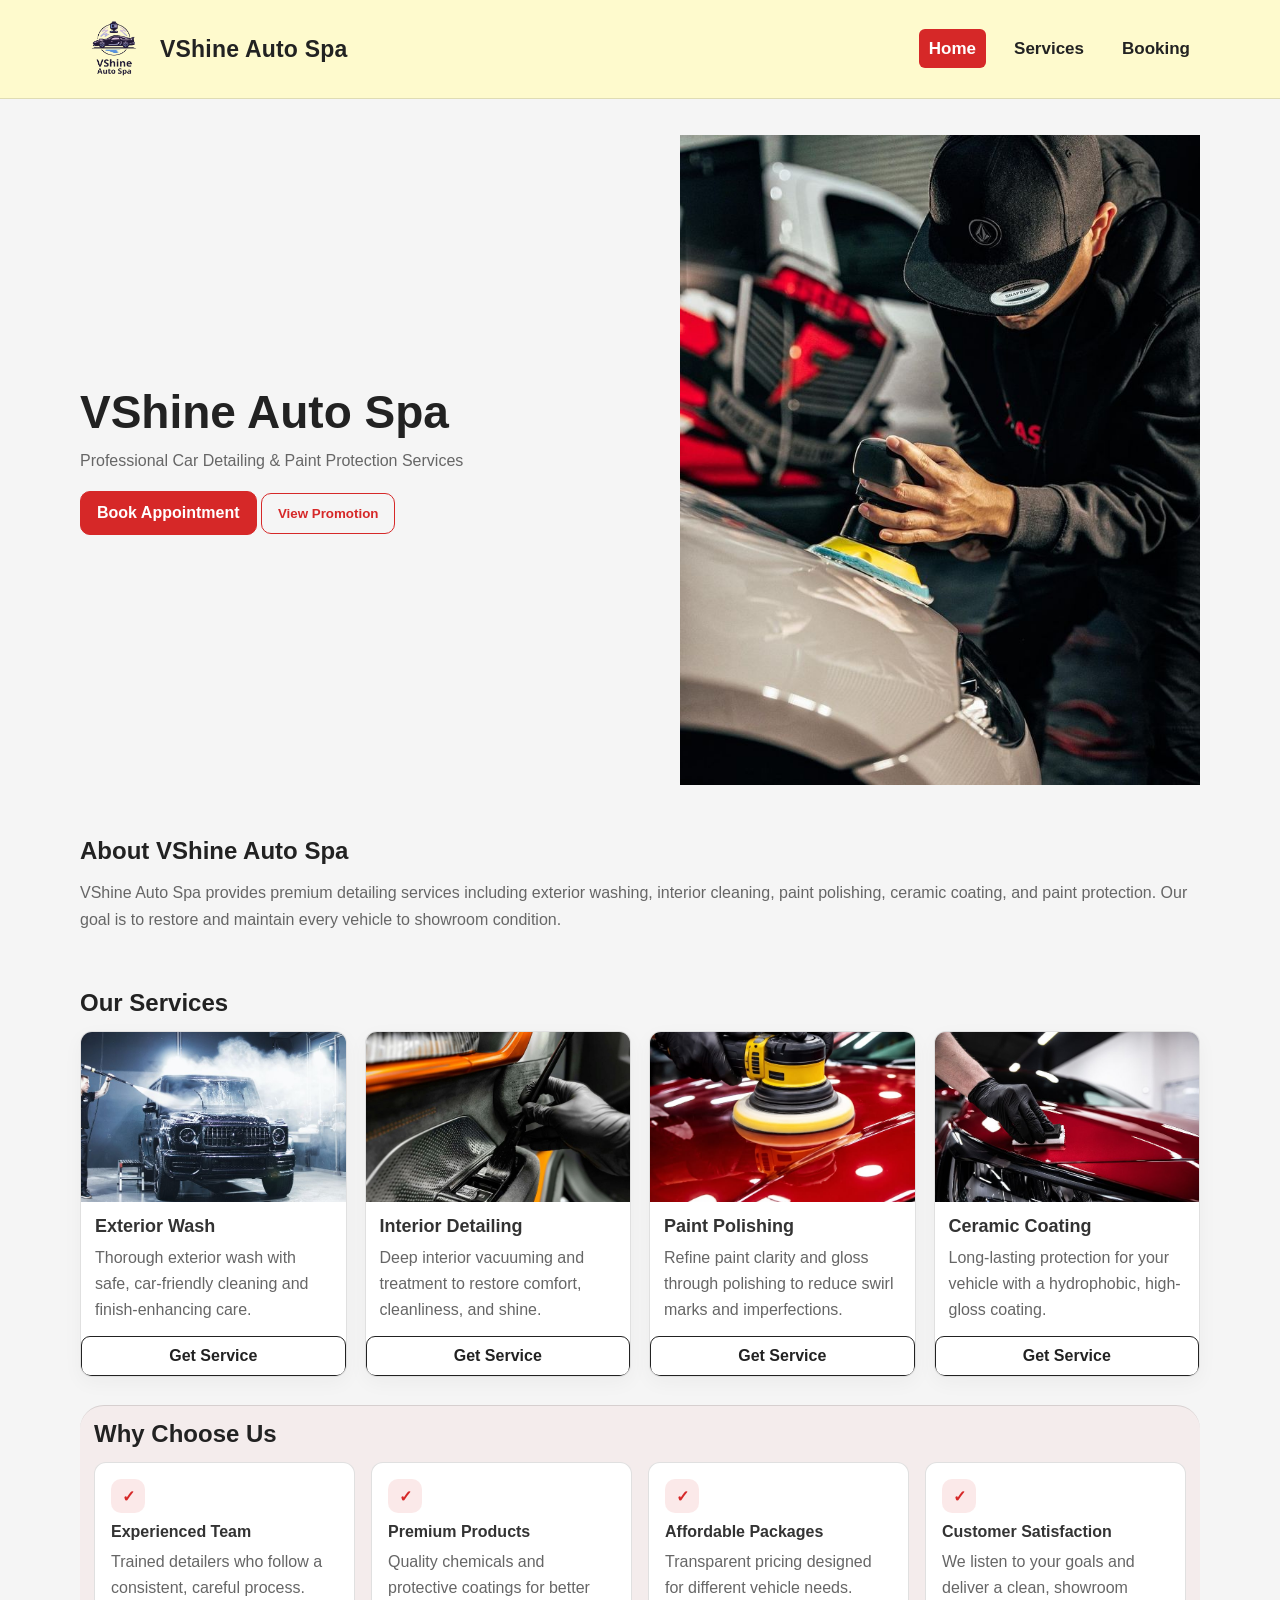
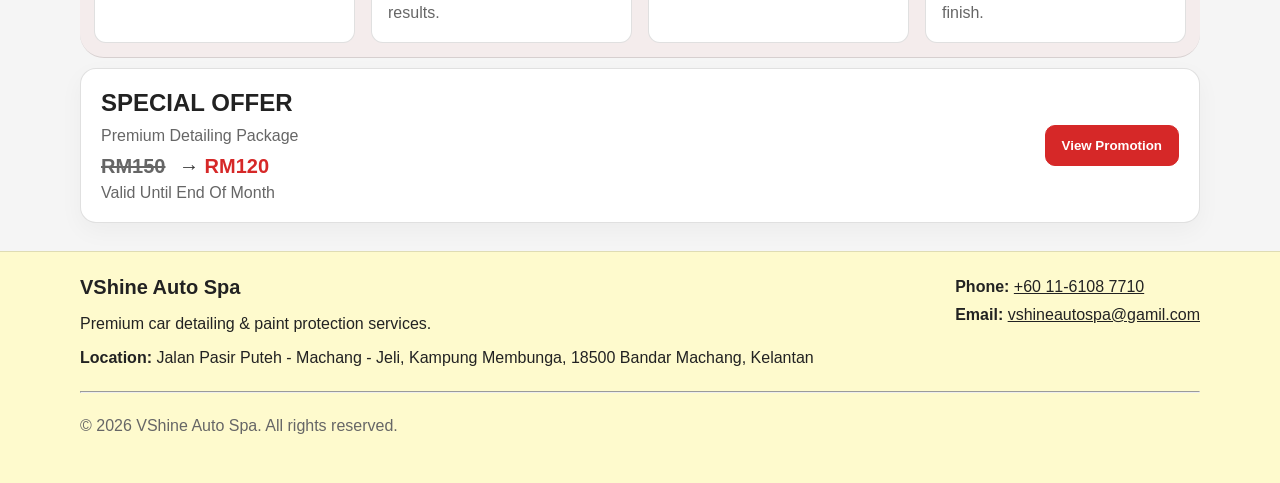
==== index.html @ 5405bc72 "Add files via upload" ====
<!doctype html>
<html lang="en">
  <head>
    <meta charset="utf-8" />
    <meta name="viewport" content="width=device-width, initial-scale=1" />
    <title>VShine Auto Spa</title>
    <link rel="stylesheet" href="css/style.css" />
  </head>
  <body>
    <a class="skip-link" href="#main">Skip to content</a>

    <header class="site-header">
      <div class="container header-inner">
        <a class="logo" href="index.html" aria-label="VShine Auto Spa Home">
          <img
            src="images/logo.png"
            alt="VShine Auto Spa logo"
            width="44"
            height="44"
          />
          <span class="logo-text">VShine Auto Spa</span>
        </a>

        <nav class="nav" aria-label="Main navigation">
          <ul class="nav-list">
            <li><a class="nav-link active" href="index.html">Home</a></li>
            <li><a class="nav-link" href="services.html">Services</a></li>
            <li><a class="nav-link" href="booking.html">Booking</a></li>
          </ul>
        </nav>
      </div>
    </header>

    <main id="main">
      <section class="hero" aria-label="VShine Auto Spa hero section">
        <div class="container hero-inner">
          <div class="hero-copy">
            <h1>VShine Auto Spa</h1>
            <p class="hero-subtitle">
              Professional Car Detailing &amp; Paint Protection Services
            </p>
            <div class="hero-actions">
              <a class="btn btn-primary" href="booking.html"
                >Book Appointment</a
              >
              <button id="promoBtn" class="btn btn-outline" type="button">
                View Promotion
              </button>
            </div>
          </div>
          <div class="hero-media" aria-hidden="true">
            <img src="images/hero-car.jpg" alt="" />
          </div>
        </div>
      </section>

      <section
        class="container section about"
        aria-label="About VShine Auto Spa"
      >
        <h2 class="section-title">About VShine Auto Spa</h2>
        <p class="section-lead">
          VShine Auto Spa provides premium detailing services including exterior
          washing, interior cleaning, paint polishing, ceramic coating, and
          paint protection. Our goal is to restore and maintain every vehicle to
          showroom condition.
        </p>
      </section>

      <section class="container section services" aria-label="Our Services">
        <h2 class="section-title">Our Services</h2>
        <div class="card-grid" role="list">
          <article class="card" role="listitem">
            <img src="images/service1.jpg" alt="Exterior Wash service" />
            <h3>Exterior Wash</h3>
            <p>
              Thorough exterior wash with safe, car-friendly cleaning and
              finish-enhancing care.
            </p>
            <a class="btn btn-small btn-secondary" href="booking.html"
              >Get Service</a
            >
          </article>

          <article class="card" role="listitem">
            <img src="images/service2.jpg" alt="Interior Detailing service" />
            <h3>Interior Detailing</h3>
            <p>
              Deep interior vacuuming and treatment to restore comfort,
              cleanliness, and shine.
            </p>
            <a class="btn btn-small btn-secondary" href="booking.html"
              >Get Service</a
            >
          </article>

          <article class="card" role="listitem">
            <img src="images/service3.jpg" alt="Paint Polishing service" />
            <h3>Paint Polishing</h3>
            <p>
              Refine paint clarity and gloss through polishing to reduce swirl
              marks and imperfections.
            </p>
            <a class="btn btn-small btn-secondary" href="booking.html"
              >Get Service</a
            >
          </article>

          <article class="card" role="listitem">
            <img src="images/service4.jpg" alt="Ceramic Coating service" />
            <h3>Ceramic Coating</h3>
            <p>
              Long-lasting protection for your vehicle with a hydrophobic,
              high-gloss coating.
            </p>
            <a class="btn btn-small btn-secondary" href="booking.html"
              >Get Service</a
            >
          </article>
        </div>
      </section>

      <section class="container section features" aria-label="Why choose us">
        <h2 class="section-title">Why Choose Us</h2>
        <div class="feature-grid">
          <div class="feature-box">
            <div class="check">✓</div>
            <h3>Experienced Team</h3>
            <p>Trained detailers who follow a consistent, careful process.</p>
          </div>
          <div class="feature-box">
            <div class="check">✓</div>
            <h3>Premium Products</h3>
            <p>Quality chemicals and protective coatings for better results.</p>
          </div>
          <div class="feature-box">
            <div class="check">✓</div>
            <h3>Affordable Packages</h3>
            <p>Transparent pricing designed for different vehicle needs.</p>
          </div>
          <div class="feature-box">
            <div class="check">✓</div>
            <h3>Customer Satisfaction</h3>
            <p>We listen to your goals and deliver a clean, showroom finish.</p>
          </div>
        </div>
      </section>

      <section class="container section promo" aria-label="Special Promotion">
        <div class="promo-banner">
          <div>
            <h2 class="section-title promo-title">SPECIAL OFFER</h2>
            <p class="promo-sub">Premium Detailing Package</p>
            <p class="promo-price">
              <span class="old-price">RM150</span> &rarr;
              <span class="new-price">RM120</span>
            </p>
            <p class="promo-valid">Valid Until End Of Month</p>
          </div>
          <div class="promo-actions">
            <button id="promoBtn2" class="btn btn-primary" type="button">
              View Promotion
            </button>
          </div>
        </div>
      </section>
    </main>

    <!-- Promotion Modal -->
    <div
      id="promoModal"
      class="modal"
      aria-hidden="true"
      role="dialog"
      aria-modal="true"
      aria-labelledby="promoModalTitle"
    >
      <div class="modal-content">
        <button
          class="modal-close"
          id="promoClose"
          type="button"
          aria-label="Close promotion"
        >
          &times;
        </button>
        <h2 id="promoModalTitle">SPECIAL OFFER</h2>
        <h3>Premium Detailing Package</h3>
        <p class="modal-price">
          <span class="old-price">RM150</span> &rarr;
          <span class="new-price">RM120</span>
        </p>
        <p class="modal-valid">Valid Until End Of Month</p>
        <a class="btn btn-primary" href="booking.html">Book With Discount</a>
      </div>
    </div>

    <footer class="site-footer">
      <div class="container footer-inner">
        <div>
          <p class="footer-brand">VShine Auto Spa</p>
          <p>Premium car detailing &amp; paint protection services.</p>
          <p>
            <strong>Location:</strong>
            Jalan Pasir Puteh - Machang - Jeli, Kampung Membunga, 18500 Bandar
            Machang, Kelantan
          </p>
        </div>
        <div class="footer-contact">
          <p>
            <strong>Phone:</strong>
            <a href="tel:+601161087710">+60 11-6108 7710</a>
          </p>
          <p>
            <strong>Email:</strong>
            <a href="mailto:vshineautospa@gamil.com">vshineautospa@gamil.com</a>
          </p>
        </div>
      </div>
      <div class="container">
        <hr>
        <div class="footer-copy">
          &copy; <span id="year"></span> VShine Auto Spa. All rights reserved.
        </div>
      </div>
      </div>
    </footer>

    <!-- jQuery (required) -->
    <script src="https://code.jquery.com/jquery-3.7.1.min.js"></script>
    <!-- jQuery features -->
    <script src="js/jquery-script.js"></script>
    <!-- Vanilla JS -->
    <script src="js/script.js"></script>
  </body>
</html>
---- css/style.css ----
/* VShine Auto Spa - ICT600 Web Tech Assignment Styles */

:root {
  --primary: #d62828;
  --secondary: #222222;
  --bg: #f5f5f5;
  --text: #333333;

  --muted: #666666;
  --border: rgba(0, 0, 0, 0.12);
  --shadow: 0 10px 25px rgba(0, 0, 0, 0.08);
}

* {
  box-sizing: border-box;
}

html,
body {
  margin: 0;
  padding: 0;
  font-family: Arial, Helvetica, sans-serif;
  background: var(--bg);
  color: var(--text);
}

img {
  max-width: 100%;
  height: auto;
  display: block;
}

a {
  color: inherit;
}

.container {
  width: min(1120px, 92%);
  margin: 0 auto;
}

.skip-link {
  position: absolute;
  left: -999px;
  top: 10px;
  background: #fff;
  padding: 10px 14px;
  border: 1px solid var(--border);
  z-index: 9999;
}

.skip-link:focus {
  left: 10px;
}

.site-header {
  background: #fefacd;
  border-bottom: 1px solid var(--border);
  position: sticky;
  top: 0;
  z-index: 100;
}

.header-inner {
  display: flex;
  align-items: center;
  justify-content: space-between;
  padding: 14px 0;
}

.logo {
  display: inline-flex;
  align-items: center;
  gap: 10px;
  text-decoration: none;
}

.logo-text {
  font-weight: 700;
  letter-spacing: 0.2px;
  font-size: 23px;
  color: var(--secondary);
}

.logo img {
  width: 70px;
  height: 70px;
}

.nav-list {
  list-style: none;
  margin: 0;
  padding: 0;
  display: flex;
  align-items: center;
  gap: 18px;
}

.nav-link {
  text-decoration: none;
  padding: 10px 10px;
  font-size: 17px;
  border-radius: 6px;
  color: var(--secondary);
  font-weight: 600;
  transition:
    background-color 160ms ease,
    color 160ms ease;
}

.nav-link:hover {
  background: rgba(214, 40, 40, 0.08);
  color: var(--primary);
}

.nav-link.active {
  color: #fff;
  background: var(--primary);
}

.hero {
  padding: 36px 0 24px;
}

.hero-inner {
  display: flex;
  gap: 22px;
  align-items: center;
  justify-content: space-between;
}

.hero-copy {
  flex: 1;
}

.hero h1 {
  margin: 0;
  font-size: clamp(30px, 4vw, 46px);
  color: var(--secondary);
}

.hero-subtitle {
  margin: 10px 0 18px;
  font-size: 16px;
  color: var(--muted);
  line-height: 1.5;
}

.hero-media {
  flex: 1;
  max-width: 520px;
}

.section {
  padding: 28px 0;
}

.section-title {
  margin: 0 0 14px;
  font-size: 24px;
  color: var(--secondary);
}

.section-lead {
  margin: 0;
  line-height: 1.7;
  color: var(--muted);
}

.card-grid {
  display: grid;
  grid-template-columns: repeat(4, 1fr);
  gap: 18px;
}

.card {
  border: 1px solid var(--border);
  border-radius: 12px;
  overflow: hidden;
  background: #fff;
  box-shadow: 0 6px 20px rgba(0, 0, 0, 0.04);
  transition:
    transform 180ms ease,
    box-shadow 180ms ease;
  display: flex;
  flex-direction: column;
}

.card:hover {
  transform: translateY(-4px);
  box-shadow: var(--shadow);
}

.card img {
  width: 100%;
  height: 170px;
  object-fit: cover;
}

.card h3 {
  margin: 14px 14px 8px;
  font-size: 18px;
}

.card p {
  margin: 0 14px 14px;
  color: var(--muted);
  line-height: 1.6;
  flex: 1;
}

.btn {
  display: inline-flex;
  align-items: center;
  justify-content: center;
  gap: 8px;
  padding: 12px 16px;
  border-radius: 10px;
  text-decoration: none;
  border: 1px solid transparent;
  font-weight: 700;
  cursor: pointer;
  transition:
    transform 150ms ease,
    background-color 150ms ease,
    border-color 150ms ease;
  user-select: none;
}

.btn:active {
  transform: translateY(1px);
}

.btn-primary {
  background: var(--primary);
  color: #fff;
  border-color: var(--primary);
}

.btn-primary:hover {
  background: #bf1f1f;
}

.btn-outline {
  background: transparent;
  border-color: var(--primary);
  color: var(--primary);
}

.btn-outline:hover {
  background: rgba(214, 40, 40, 0.08);
}

.btn-secondary {
  background: #fff;
  border-color: var(--secondary);
  color: var(--secondary);
}

.btn-secondary:hover {
  background: rgba(34, 34, 34, 0.06);
}

.btn-small {
  padding: 10px 12px;
  border-radius: 9px;
  font-weight: 700;
}

.features {
  background: rgba(214, 40, 40, 0.04);
  border-top: 1px solid var(--border);
  border-bottom: 1px solid var(--border);
  border-radius: 24px;
  padding: 14px;
}

.feature-grid {
  display: grid;
  grid-template-columns: repeat(4, 1fr);
  gap: 16px;
}

.feature-box {
  border: 1px solid var(--border);
  border-radius: 12px;
  background: #fff;
  padding: 16px;
  transition: transform 180ms ease;
}

.feature-box:hover {
  transform: translateY(-3px);
}

.check {
  width: 34px;
  height: 34px;
  border-radius: 10px;
  background: rgba(214, 40, 40, 0.1);
  color: var(--primary);
  display: grid;
  place-items: center;
  font-weight: 800;
  margin-bottom: 10px;
}

.feature-box h3 {
  margin: 0 0 8px;
  font-size: 16px;
}

.feature-box p {
  margin: 0;
  color: var(--muted);
  line-height: 1.6;
}

.promo {
  padding-top: 10px;
}

.promo-banner {
  display: flex;
  align-items: center;
  justify-content: space-between;
  gap: 20px;
  border: 1px solid var(--border);
  background: #fff;
  border-radius: 16px;
  padding: 20px;
  box-shadow: 0 8px 25px rgba(0, 0, 0, 0.04);
}

.promo-title {
  margin-bottom: 10px;
}

.promo-sub {
  margin: 0;
  color: var(--muted);
}

.promo-price {
  margin: 10px 0 6px;
  font-weight: 800;
  font-size: 20px;
}

.old-price {
  text-decoration: line-through;
  color: var(--muted);
  margin-right: 8px;
}

.new-price {
  color: var(--primary);
}

.promo-valid {
  margin: 0;
  color: var(--muted);
}

.promo-actions {
  display: flex;
  align-items: center;
}

.site-footer {
  border-top: 1px solid var(--border);
  padding: 24px 0;
  background: #fefacd;
  color: #ffffff;
}

.footer-inner {
  display: flex;
  flex-wrap: wrap;
  align-items: flex-start;
  justify-content: space-between;
  gap: 18px;
}

.footer-brand {
  font-size: 20px;
  margin: 0;
  font-weight: 800;
  color: var(--secondary);
}

.footer-copy {
  margin-top: 10px;
  margin-bottom: 10px;
  color: var(--muted);
  padding: 14px 0;
}

.footer-contact p {
  margin: 0 0 6px;
  color: var(--secondary);
  padding: 2px 0;
}

.site-footer p {
  color: var(--secondary);
}

/* Modal */
.modal {
  position: fixed;
  inset: 0;
  background: rgba(0, 0, 0, 0.55);
  display: none; /* jQuery fadeIn will show */
  z-index: 1000;
  padding: 24px;
}

.modal-content {
  width: min(520px, 100%);
  margin: 10vh auto 0;
  background: #fff;
  border-radius: 16px;
  border: 1px solid var(--border);
  box-shadow: var(--shadow);
  padding: 18px;
  position: relative;
}

.modal-close {
  position: absolute;
  top: 10px;
  right: 12px;
  width: 36px;
  height: 36px;
  border-radius: 10px;
  border: 1px solid var(--border);
  background: #fff;
  font-size: 22px;
  cursor: pointer;
}

.modal-close:hover {
  border-color: rgba(214, 40, 40, 0.35);
}

.modal h2 {
  margin: 14px 0 6px;
}

.modal-price {
  margin: 0 0 6px;
  font-weight: 800;
}

/* Services page */
.packages-grid {
  display: grid;
  grid-template-columns: repeat(3, 1fr);
  gap: 16px;
}

.package-card {
  border: 1px solid var(--border);
  border-radius: 14px;
  padding: 16px;
  background: #fff;
  box-shadow: 0 6px 20px rgba(0, 0, 0, 0.04);
}

.package-card h3 {
  margin: 0 0 8px;
  font-size: 18px;
}

.package-price {
  font-weight: 900;
  color: var(--secondary);
  font-size: 20px;
  margin-bottom: 10px;
}

.package-card ul {
  padding-left: 18px;
  margin: 0;
  color: var(--muted);
}

/* Calculator */
.calc-wrap {
  border: 1px solid var(--border);
  border-radius: 14px;
  padding: 16px;
  background: #fff;
  margin-top: 18px;
}

.calc-grid {
  display: grid;
  grid-template-columns: repeat(2, 1fr);
  gap: 14px;
}

.field {
  display: flex;
  flex-direction: column;
  gap: 8px;
}

.label {
  font-weight: 700;
  color: var(--secondary);
}

select,
input[type="text"],
input[type="email"],
input[type="tel"],
textarea {
  width: 100%;
  padding: 12px 12px;
  border-radius: 10px;
  border: 1px solid var(--border);
  outline: none;
  font-size: 14px;
}

select:focus,
input:focus,
textarea:focus {
  border-color: rgba(214, 40, 40, 0.45);
  box-shadow: 0 0 0 4px rgba(214, 40, 40, 0.12);
}

.checkbox-row {
  display: grid;
  grid-template-columns: repeat(2, 1fr);
  gap: 10px;
}

.calc-actions {
  display: flex;
  align-items: center;
  gap: 12px;
  margin-top: 14px;
}

.calc-output {
  font-weight: 900;
  color: var(--secondary);
}

/* Gallery */
.gallery-grid {
  display: grid;
  grid-template-columns: repeat(3, 1fr);
  gap: 14px;
}

.gallery-item {
  border-radius: 14px;
  overflow: hidden;
  border: 1px solid var(--border);
}

.gallery-item img {
  width: 100%;
  height: 170px;
  object-fit: cover;
}

/* Booking */
.form-grid {
  display: grid;
  grid-template-columns: repeat(2, 1fr);
  gap: 14px;
}

.full {
  grid-column: 1 / -1;
}

.inline-error {
  color: var(--primary);
  font-size: 13px;
  display: none;
}

.inline-error.show {
  display: block;
}

.text-muted {
  color: var(--muted);
}

.char-counter {
  margin-top: 6px;
  color: var(--muted);
  font-size: 13px;
}

.faq-wrap {
  margin-top: 22px;
  border: 1px solid var(--border);
  border-radius: 14px;
  background: #fff;
  overflow: hidden;
}

.faq-item {
  border-top: 1px solid var(--border);
}

.faq-item:first-child {
  border-top: none;
}

.faq-q {
  width: 100%;
  text-align: left;
  padding: 14px 16px;
  border: none;
  background: transparent;
  cursor: pointer;
  font-weight: 800;
  color: var(--secondary);
}

.faq-a {
  padding: 0 16px 16px;
  display: none;
  color: var(--muted);
  line-height: 1.7;
}

.faq-q:hover {
  background: rgba(214, 40, 40, 0.06);
}

/* Responsive */
@media (max-width: 1024px) {
  .card-grid {
    grid-template-columns: repeat(2, 1fr);
  }
  .feature-grid {
    grid-template-columns: repeat(2, 1fr);
  }
  .hero-inner {
    flex-direction: column;
  }
  .hero-media {
    max-width: 100%;
  }
  .promo-banner {
    flex-direction: column;
    align-items: flex-start;
  }
  .footer-inner {
    flex-direction: column;
  }
}

@media (max-width: 768px) {
  .nav-list {
    gap: 10px;
  }
  .nav-link {
    padding: 8px 6px;
  }

  .card-grid {
    grid-template-columns: 1fr;
  }

  .feature-grid {
    grid-template-columns: 1fr;
  }

  .calc-grid,
  .form-grid {
    grid-template-columns: 1fr;
  }

  .checkbox-row {
    grid-template-columns: 1fr;
  }

  .gallery-grid {
    grid-template-columns: 1fr;
  }

  .packages-grid {
    grid-template-columns: 1fr;
  }
}
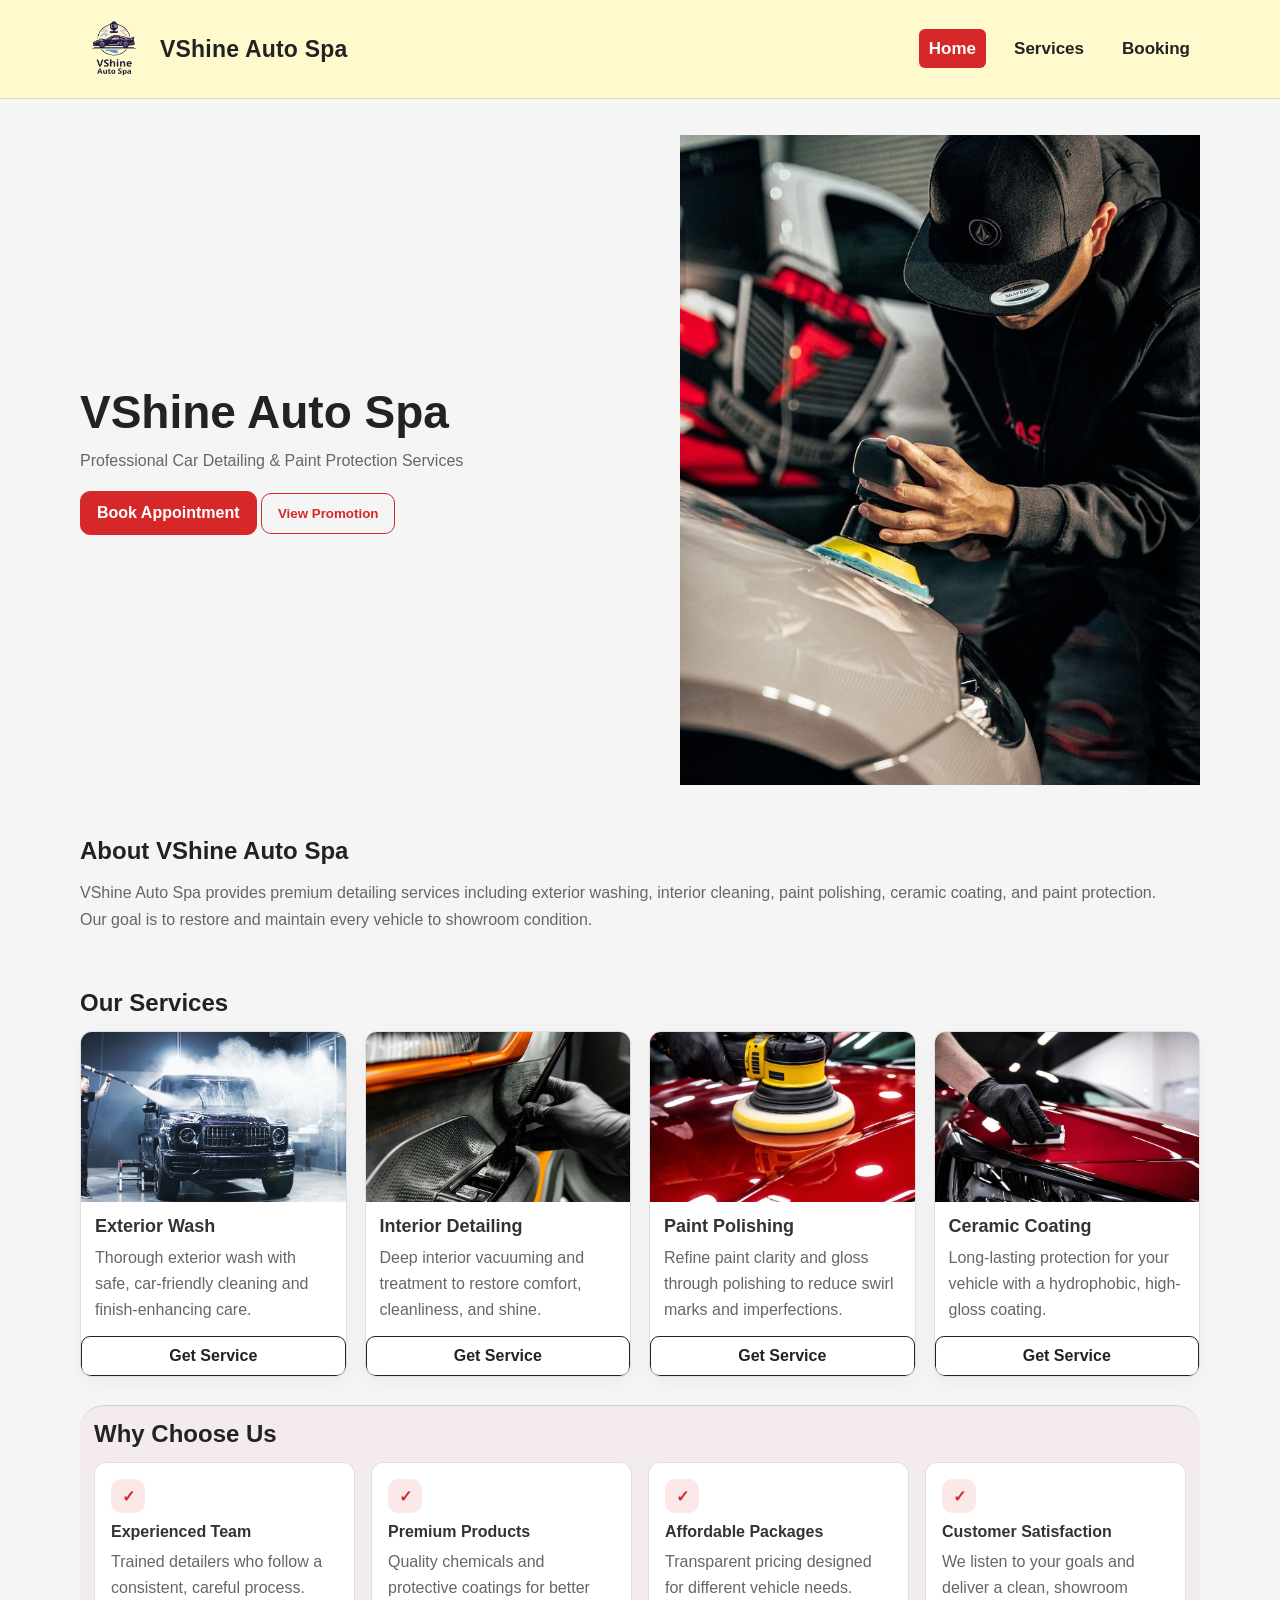
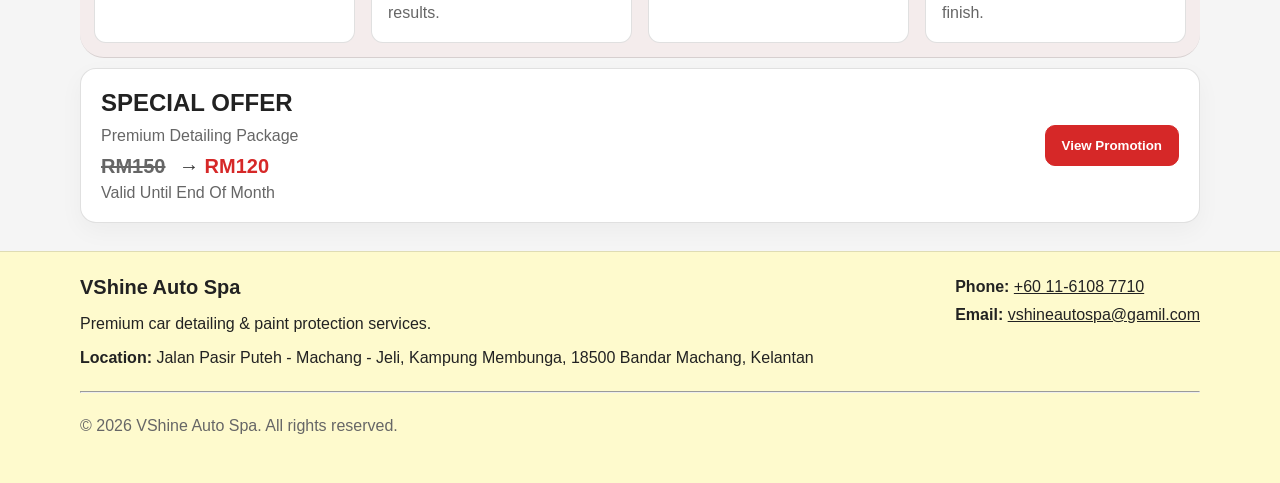
==== commit b708665f: "Refactor index.html for improved structure and content Reformatted HTML structure and content for VS" ====
--- a/index.html
+++ b/index.html
@@ -62,7 +62,7 @@
         <p class="section-lead">
           VShine Auto Spa provides premium detailing services including exterior
           washing, interior cleaning, paint polishing, ceramic coating, and
-          paint protection. Our goal is to restore and maintain every vehicle to
+          paint protection.<br> Our goal is to restore and maintain every vehicle to
           showroom condition.
         </p>
       </section>
@@ -166,7 +166,6 @@
       </section>
     </main>
 
-    <!-- Promotion Modal -->
     <div
       id="promoModal"
       class="modal"
@@ -226,11 +225,9 @@
       </div>
     </footer>
 
-    <!-- jQuery (required) -->
+
     <script src="https://code.jquery.com/jquery-3.7.1.min.js"></script>
-    <!-- jQuery features -->
     <script src="js/jquery-script.js"></script>
-    <!-- Vanilla JS -->
     <script src="js/script.js"></script>
   </body>
 </html>
